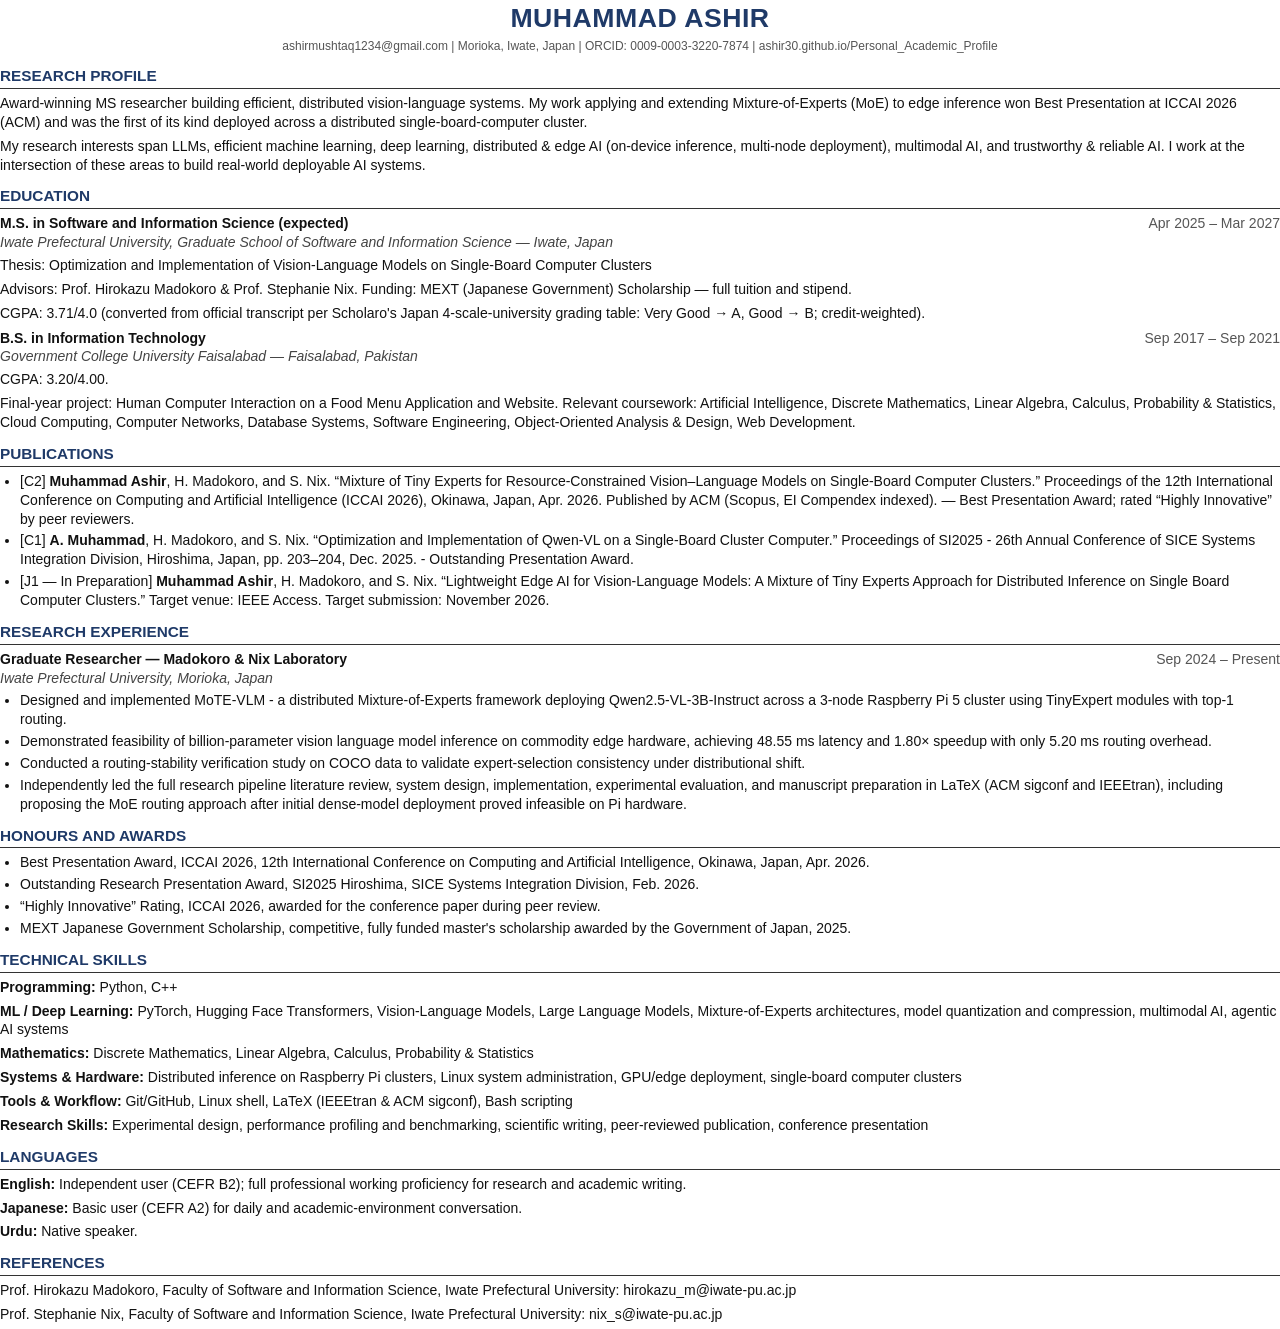
==== cv/cv.html @ dcfb42a7 "Correct profile facts from official documents; add CV and paper PDF - Fix bachelor's degree: B.S. IT" ====
<!DOCTYPE html>
<!-- Source for Muhammad_Ashir_CV.pdf (public web version: phone number omitted).
     Regenerate: msedge --headless --no-pdf-header-footer --print-to-pdf=Muhammad_Ashir_CV.pdf cv/cv.html -->
<html lang="en">
<head>
<meta charset="UTF-8">
<title>Muhammad Ashir — CV</title>
<style>
  @page { size: Letter; margin: 0.6in 0.65in; }
  * { box-sizing: border-box; }
  body { font-family: Calibri, Carlito, "Segoe UI", Arial, sans-serif; font-size: 10.5pt; line-height: 1.35; color: #111; margin: 0; }
  h1 { text-align: center; color: #1f3a68; font-size: 20pt; letter-spacing: 0.5px; margin: 0 0 2px; }
  .contact { text-align: center; color: #555; font-size: 9pt; margin-bottom: 10px; }
  .contact a { color: #555; text-decoration: none; }
  h2 { break-after: avoid; color: #1f3a68; font-size: 11.5pt; text-transform: uppercase; border-bottom: 1px solid #333; padding-bottom: 1px; margin: 12px 0 5px; }
  p { margin: 0 0 5px; }
  .row { display: flex; justify-content: space-between; gap: 12px; }
  .row b { font-weight: 700; }
  .date { color: #555; white-space: nowrap; }
  .inst { font-style: italic; color: #444; margin-bottom: 4px; }
  ul { margin: 2px 0 6px; padding-left: 20px; }
  li { margin-bottom: 3px; }
  section { break-inside: auto; }
  .entry { break-inside: avoid; margin-bottom: 6px; }
</style>
</head>
<body>
<h1>MUHAMMAD ASHIR</h1>
<div class="contact">
  ashirmushtaq1234@gmail.com | Morioka, Iwate, Japan | ORCID: 0009-0003-3220-7874 |
  <a href="https://ashir30.github.io/Personal_Academic_Profile/">ashir30.github.io/Personal_Academic_Profile</a>
</div>

<h2>Research Profile</h2>
<p>Award-winning MS researcher building efficient, distributed vision-language systems. My work applying and extending Mixture-of-Experts (MoE) to edge inference won Best Presentation at ICCAI 2026 (ACM) and was the first of its kind deployed across a distributed single-board-computer cluster.</p>
<p>My research interests span LLMs, efficient machine learning, deep learning, distributed &amp; edge AI (on-device inference, multi-node deployment), multimodal AI, and trustworthy &amp; reliable AI. I work at the intersection of these areas to build real-world deployable AI systems.</p>

<h2>Education</h2>
<div class="entry">
  <div class="row"><b>M.S. in Software and Information Science (expected)</b><span class="date">Apr 2025 – Mar 2027</span></div>
  <div class="inst">Iwate Prefectural University, Graduate School of Software and Information Science — Iwate, Japan</div>
  <p>Thesis: Optimization and Implementation of Vision-Language Models on Single-Board Computer Clusters</p>
  <p>Advisors: Prof. Hirokazu Madokoro &amp; Prof. Stephanie Nix. Funding: MEXT (Japanese Government) Scholarship — full tuition and stipend.</p>
  <p>CGPA: 3.71/4.0 (converted from official transcript per Scholaro's Japan 4-scale-university grading table: Very Good → A, Good → B; credit-weighted).</p>
</div>
<div class="entry">
  <div class="row"><b>B.S. in Information Technology</b><span class="date">Sep 2017 – Sep 2021</span></div>
  <div class="inst">Government College University Faisalabad — Faisalabad, Pakistan</div>
  <p>CGPA: 3.20/4.00.</p>
  <p>Final-year project: Human Computer Interaction on a Food Menu Application and Website. Relevant coursework: Artificial Intelligence, Discrete Mathematics, Linear Algebra, Calculus, Probability &amp; Statistics, Cloud Computing, Computer Networks, Database Systems, Software Engineering, Object-Oriented Analysis &amp; Design, Web Development.</p>
</div>

<h2>Publications</h2>
<ul>
  <li>[C2] <b>Muhammad Ashir</b>, H. Madokoro, and S. Nix. “Mixture of Tiny Experts for Resource-Constrained Vision–Language Models on Single-Board Computer Clusters.” Proceedings of the 12th International Conference on Computing and Artificial Intelligence (ICCAI 2026), Okinawa, Japan, Apr. 2026. Published by ACM (Scopus, EI Compendex indexed). — Best Presentation Award; rated “Highly Innovative” by peer reviewers.</li>
  <li>[C1] <b>A. Muhammad</b>, H. Madokoro, and S. Nix. “Optimization and Implementation of Qwen-VL on a Single-Board Cluster Computer.” Proceedings of SI2025 - 26th Annual Conference of SICE Systems Integration Division, Hiroshima, Japan, pp. 203–204, Dec. 2025. - Outstanding Presentation Award.</li>
  <li>[J1 — In Preparation] <b>Muhammad Ashir</b>, H. Madokoro, and S. Nix. “Lightweight Edge AI for Vision-Language Models: A Mixture of Tiny Experts Approach for Distributed Inference on Single Board Computer Clusters.” Target venue: IEEE Access. Target submission: November 2026.</li>
</ul>

<div class="entry">
  <h2>Research Experience</h2>
  <div class="row"><b>Graduate Researcher — Madokoro &amp; Nix Laboratory</b><span class="date">Sep 2024 – Present</span></div>
  <div class="inst">Iwate Prefectural University, Morioka, Japan</div>
  <ul>
    <li>Designed and implemented MoTE-VLM - a distributed Mixture-of-Experts framework deploying Qwen2.5-VL-3B-Instruct across a 3-node Raspberry Pi 5 cluster using TinyExpert modules with top-1 routing.</li>
    <li>Demonstrated feasibility of billion-parameter vision language model inference on commodity edge hardware, achieving 48.55 ms latency and 1.80× speedup with only 5.20 ms routing overhead.</li>
    <li>Conducted a routing-stability verification study on COCO data to validate expert-selection consistency under distributional shift.</li>
    <li>Independently led the full research pipeline literature review, system design, implementation, experimental evaluation, and manuscript preparation in LaTeX (ACM sigconf and IEEEtran), including proposing the MoE routing approach after initial dense-model deployment proved infeasible on Pi hardware.</li>
  </ul>
</div>

<h2>Honours and Awards</h2>
<ul>
  <li>Best Presentation Award, ICCAI 2026, 12th International Conference on Computing and Artificial Intelligence, Okinawa, Japan, Apr. 2026.</li>
  <li>Outstanding Research Presentation Award, SI2025 Hiroshima, SICE Systems Integration Division, Feb. 2026.</li>
  <li>“Highly Innovative” Rating, ICCAI 2026, awarded for the conference paper during peer review.</li>
  <li>MEXT Japanese Government Scholarship, competitive, fully funded master's scholarship awarded by the Government of Japan, 2025.</li>
</ul>

<h2>Technical Skills</h2>
<p><b>Programming:</b> Python, C++</p>
<p><b>ML / Deep Learning:</b> PyTorch, Hugging Face Transformers, Vision-Language Models, Large Language Models, Mixture-of-Experts architectures, model quantization and compression, multimodal AI, agentic AI systems</p>
<p><b>Mathematics:</b> Discrete Mathematics, Linear Algebra, Calculus, Probability &amp; Statistics</p>
<p><b>Systems &amp; Hardware:</b> Distributed inference on Raspberry Pi clusters, Linux system administration, GPU/edge deployment, single-board computer clusters</p>
<p><b>Tools &amp; Workflow:</b> Git/GitHub, Linux shell, LaTeX (IEEEtran &amp; ACM sigconf), Bash scripting</p>
<p><b>Research Skills:</b> Experimental design, performance profiling and benchmarking, scientific writing, peer-reviewed publication, conference presentation</p>

<h2>Languages</h2>
<p><b>English:</b> Independent user (CEFR B2); full professional working proficiency for research and academic writing.</p>
<p><b>Japanese:</b> Basic user (CEFR A2) for daily and academic-environment conversation.</p>
<p><b>Urdu:</b> Native speaker.</p>

<h2>References</h2>
<p>Prof. Hirokazu Madokoro, Faculty of Software and Information Science, Iwate Prefectural University: hirokazu_m@iwate-pu.ac.jp</p>
<p>Prof. Stephanie Nix, Faculty of Software and Information Science, Iwate Prefectural University: nix_s@iwate-pu.ac.jp</p>
</body>
</html>
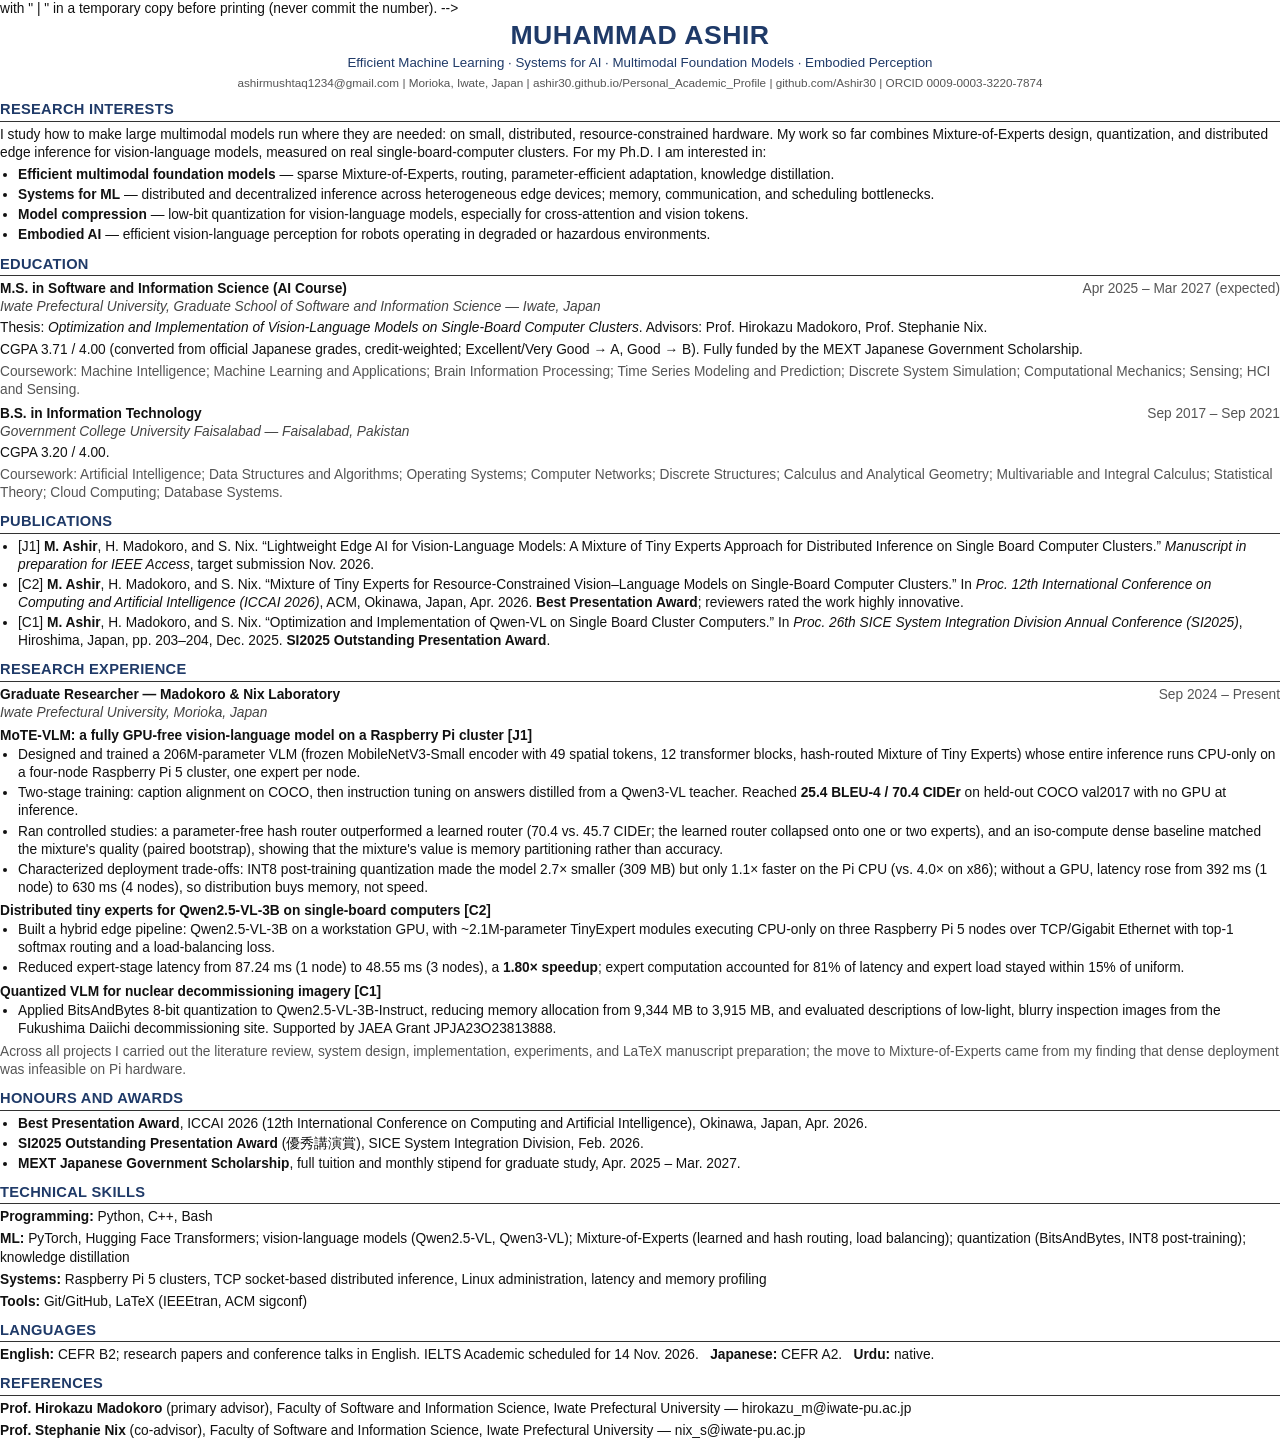
==== commit 14008e1e: "Rewrite CV for broad Ph.D. research fit - Add research-interests section matching the site's four re" ====
--- a/cv/cv.html
+++ b/cv/cv.html
@@ -1,97 +1,133 @@
 <!DOCTYPE html>
 <!-- Source for Muhammad_Ashir_CV.pdf (public web version: phone number omitted).
-     Regenerate: msedge --headless --no-pdf-header-footer --print-to-pdf=Muhammad_Ashir_CV.pdf cv/cv.html -->
+     Every claim here is traceable to the papers, transcripts, or certificates; keep it that way.
+     Regenerate: msedge --headless --no-pdf-header-footer --print-to-pdf=Muhammad_Ashir_CV.pdf cv/cv.html
+     Application copy: replace <!--PHONE--> with " | <phone>" in a temporary copy before printing (never commit the number). -->
 <html lang="en">
 <head>
 <meta charset="UTF-8">
 <title>Muhammad Ashir — CV</title>
 <style>
-  @page { size: Letter; margin: 0.6in 0.65in; }
+  @page { size: Letter; margin: 0.55in 0.6in; }
   * { box-sizing: border-box; }
-  body { font-family: Calibri, Carlito, "Segoe UI", Arial, sans-serif; font-size: 10.5pt; line-height: 1.35; color: #111; margin: 0; }
-  h1 { text-align: center; color: #1f3a68; font-size: 20pt; letter-spacing: 0.5px; margin: 0 0 2px; }
-  .contact { text-align: center; color: #555; font-size: 9pt; margin-bottom: 10px; }
-  .contact a { color: #555; text-decoration: none; }
-  h2 { break-after: avoid; color: #1f3a68; font-size: 11.5pt; text-transform: uppercase; border-bottom: 1px solid #333; padding-bottom: 1px; margin: 12px 0 5px; }
-  p { margin: 0 0 5px; }
+  body { font-family: Calibri, Carlito, "Segoe UI", Arial, sans-serif; font-size: 10.3pt; line-height: 1.32; color: #111; margin: 0; }
+  a { color: inherit; text-decoration: none; }
+  h1 { text-align: center; color: #1f3a68; font-size: 20pt; letter-spacing: 0.5px; margin: 0 0 1px; }
+  .tagline { text-align: center; color: #1f3a68; font-size: 10pt; margin-bottom: 3px; }
+  .contact { text-align: center; color: #555; font-size: 8.8pt; margin-bottom: 8px; }
+  h2 { break-after: avoid; color: #1f3a68; font-size: 11pt; text-transform: uppercase; letter-spacing: 0.3px; border-bottom: 1px solid #333; padding-bottom: 1px; margin: 10px 0 4px; }
+  p { margin: 0 0 4px; }
   .row { display: flex; justify-content: space-between; gap: 12px; }
-  .row b { font-weight: 700; }
   .date { color: #555; white-space: nowrap; }
-  .inst { font-style: italic; color: #444; margin-bottom: 4px; }
-  ul { margin: 2px 0 6px; padding-left: 20px; }
-  li { margin-bottom: 3px; }
-  section { break-inside: auto; }
-  .entry { break-inside: avoid; margin-bottom: 6px; }
+  .inst { font-style: italic; color: #444; margin-bottom: 3px; }
+  .proj { font-weight: 700; margin: 5px 0 1px; }
+  ul { margin: 1px 0 5px; padding-left: 18px; }
+  li { margin-bottom: 2px; break-inside: avoid; }
+  .proj { break-after: avoid; }
+  .entry { break-inside: avoid; margin-bottom: 5px; }
+  .muted { color: #555; }
+  .kv b { display: inline-block; min-width: 0; }
 </style>
 </head>
 <body>
 <h1>MUHAMMAD ASHIR</h1>
+<div class="tagline">Efficient Machine Learning &middot; Systems for AI &middot; Multimodal Foundation Models &middot; Embodied Perception</div>
 <div class="contact">
-  ashirmushtaq1234@gmail.com | Morioka, Iwate, Japan | ORCID: 0009-0003-3220-7874 |
-  <a href="https://ashir30.github.io/Personal_Academic_Profile/">ashir30.github.io/Personal_Academic_Profile</a>
+  ashirmushtaq1234@gmail.com<!--PHONE--> | Morioka, Iwate, Japan |
+  <a href="https://ashir30.github.io/Personal_Academic_Profile/">ashir30.github.io/Personal_Academic_Profile</a> |
+  <a href="https://github.com/Ashir30">github.com/Ashir30</a> | ORCID 0009-0003-3220-7874
 </div>
 
-<h2>Research Profile</h2>
-<p>Award-winning MS researcher building efficient, distributed vision-language systems. My work applying and extending Mixture-of-Experts (MoE) to edge inference won Best Presentation at ICCAI 2026 (ACM) and was the first of its kind deployed across a distributed single-board-computer cluster.</p>
-<p>My research interests span LLMs, efficient machine learning, deep learning, distributed &amp; edge AI (on-device inference, multi-node deployment), multimodal AI, and trustworthy &amp; reliable AI. I work at the intersection of these areas to build real-world deployable AI systems.</p>
+<div class="entry">
+<h2>Research Interests</h2>
+<p>I study how to make large multimodal models run where they are needed: on small, distributed, resource-constrained hardware. My work so far combines Mixture-of-Experts design, quantization, and distributed edge inference for vision-language models, measured on real single-board-computer clusters. For my Ph.D. I am interested in:</p>
+<ul>
+  <li><b>Efficient multimodal foundation models</b> &mdash; sparse Mixture-of-Experts, routing, parameter-efficient adaptation, knowledge distillation.</li>
+  <li><b>Systems for ML</b> &mdash; distributed and decentralized inference across heterogeneous edge devices; memory, communication, and scheduling bottlenecks.</li>
+  <li><b>Model compression</b> &mdash; low-bit quantization for vision-language models, especially for cross-attention and vision tokens.</li>
+  <li><b>Embodied AI</b> &mdash; efficient vision-language perception for robots operating in degraded or hazardous environments.</li>
+</ul>
+</div>
 
 <h2>Education</h2>
 <div class="entry">
-  <div class="row"><b>M.S. in Software and Information Science (expected)</b><span class="date">Apr 2025 – Mar 2027</span></div>
+  <div class="row"><b>M.S. in Software and Information Science (AI Course)</b><span class="date">Apr 2025 – Mar 2027 (expected)</span></div>
   <div class="inst">Iwate Prefectural University, Graduate School of Software and Information Science — Iwate, Japan</div>
-  <p>Thesis: Optimization and Implementation of Vision-Language Models on Single-Board Computer Clusters</p>
-  <p>Advisors: Prof. Hirokazu Madokoro &amp; Prof. Stephanie Nix. Funding: MEXT (Japanese Government) Scholarship — full tuition and stipend.</p>
-  <p>CGPA: 3.71/4.0 (converted from official transcript per Scholaro's Japan 4-scale-university grading table: Very Good → A, Good → B; credit-weighted).</p>
+  <p>Thesis: <i>Optimization and Implementation of Vision-Language Models on Single-Board Computer Clusters</i>. Advisors: Prof. Hirokazu Madokoro, Prof. Stephanie Nix.</p>
+  <p>CGPA 3.71 / 4.00 (converted from official Japanese grades, credit-weighted; Excellent/Very Good &rarr; A, Good &rarr; B). Fully funded by the MEXT Japanese Government Scholarship.</p>
+  <p class="muted">Coursework: Machine Intelligence; Machine Learning and Applications; Brain Information Processing; Time Series Modeling and Prediction; Discrete System Simulation; Computational Mechanics; Sensing; HCI and Sensing.</p>
 </div>
 <div class="entry">
   <div class="row"><b>B.S. in Information Technology</b><span class="date">Sep 2017 – Sep 2021</span></div>
   <div class="inst">Government College University Faisalabad — Faisalabad, Pakistan</div>
-  <p>CGPA: 3.20/4.00.</p>
-  <p>Final-year project: Human Computer Interaction on a Food Menu Application and Website. Relevant coursework: Artificial Intelligence, Discrete Mathematics, Linear Algebra, Calculus, Probability &amp; Statistics, Cloud Computing, Computer Networks, Database Systems, Software Engineering, Object-Oriented Analysis &amp; Design, Web Development.</p>
+  <p>CGPA 3.20 / 4.00.</p>
+  <p class="muted">Coursework: Artificial Intelligence; Data Structures and Algorithms; Operating Systems; Computer Networks; Discrete Structures; Calculus and Analytical Geometry; Multivariable and Integral Calculus; Statistical Theory; Cloud Computing; Database Systems.</p>
 </div>
 
 <h2>Publications</h2>
 <ul>
-  <li>[C2] <b>Muhammad Ashir</b>, H. Madokoro, and S. Nix. “Mixture of Tiny Experts for Resource-Constrained Vision–Language Models on Single-Board Computer Clusters.” Proceedings of the 12th International Conference on Computing and Artificial Intelligence (ICCAI 2026), Okinawa, Japan, Apr. 2026. Published by ACM (Scopus, EI Compendex indexed). — Best Presentation Award; rated “Highly Innovative” by peer reviewers.</li>
-  <li>[C1] <b>A. Muhammad</b>, H. Madokoro, and S. Nix. “Optimization and Implementation of Qwen-VL on a Single-Board Cluster Computer.” Proceedings of SI2025 - 26th Annual Conference of SICE Systems Integration Division, Hiroshima, Japan, pp. 203–204, Dec. 2025. - Outstanding Presentation Award.</li>
-  <li>[J1 — In Preparation] <b>Muhammad Ashir</b>, H. Madokoro, and S. Nix. “Lightweight Edge AI for Vision-Language Models: A Mixture of Tiny Experts Approach for Distributed Inference on Single Board Computer Clusters.” Target venue: IEEE Access. Target submission: November 2026.</li>
+  <li>[J1] <b>M. Ashir</b>, H. Madokoro, and S. Nix. “Lightweight Edge AI for Vision-Language Models: A Mixture of Tiny Experts Approach for Distributed Inference on Single Board Computer Clusters.” <i>Manuscript in preparation for IEEE Access</i>, target submission Nov. 2026.</li>
+  <li>[C2] <b>M. Ashir</b>, H. Madokoro, and S. Nix. “Mixture of Tiny Experts for Resource-Constrained Vision–Language Models on Single-Board Computer Clusters.” In <i>Proc. 12th International Conference on Computing and Artificial Intelligence (ICCAI 2026)</i>, ACM, Okinawa, Japan, Apr. 2026. <b>Best Presentation Award</b>; reviewers rated the work highly innovative.</li>
+  <li>[C1] <b>M. Ashir</b>, H. Madokoro, and S. Nix. “Optimization and Implementation of Qwen-VL on Single Board Cluster Computers.” In <i>Proc. 26th SICE System Integration Division Annual Conference (SI2025)</i>, Hiroshima, Japan, pp. 203–204, Dec. 2025. <b>SI2025 Outstanding Presentation Award</b>.</li>
 </ul>
 
-<div class="entry">
-  <h2>Research Experience</h2>
-  <div class="row"><b>Graduate Researcher — Madokoro &amp; Nix Laboratory</b><span class="date">Sep 2024 – Present</span></div>
-  <div class="inst">Iwate Prefectural University, Morioka, Japan</div>
-  <ul>
-    <li>Designed and implemented MoTE-VLM - a distributed Mixture-of-Experts framework deploying Qwen2.5-VL-3B-Instruct across a 3-node Raspberry Pi 5 cluster using TinyExpert modules with top-1 routing.</li>
-    <li>Demonstrated feasibility of billion-parameter vision language model inference on commodity edge hardware, achieving 48.55 ms latency and 1.80× speedup with only 5.20 ms routing overhead.</li>
-    <li>Conducted a routing-stability verification study on COCO data to validate expert-selection consistency under distributional shift.</li>
-    <li>Independently led the full research pipeline literature review, system design, implementation, experimental evaluation, and manuscript preparation in LaTeX (ACM sigconf and IEEEtran), including proposing the MoE routing approach after initial dense-model deployment proved infeasible on Pi hardware.</li>
-  </ul>
+<h2>Research Experience</h2>
+<div class="row"><b>Graduate Researcher — Madokoro &amp; Nix Laboratory</b><span class="date">Sep 2024 – Present</span></div>
+<div class="inst">Iwate Prefectural University, Morioka, Japan</div>
+
+<div class="project">
+<div class="proj">MoTE-VLM: a fully GPU-free vision-language model on a Raspberry Pi cluster [J1]</div>
+<ul>
+  <li>Designed and trained a 206M-parameter VLM (frozen MobileNetV3-Small encoder with 49 spatial tokens, 12 transformer blocks, hash-routed Mixture of Tiny Experts) whose entire inference runs CPU-only on a four-node Raspberry Pi 5 cluster, one expert per node.</li>
+  <li>Two-stage training: caption alignment on COCO, then instruction tuning on answers distilled from a Qwen3-VL teacher. Reached <b>25.4 BLEU-4 / 70.4 CIDEr</b> on held-out COCO val2017 with no GPU at inference.</li>
+  <li>Ran controlled studies: a parameter-free hash router outperformed a learned router (70.4 vs. 45.7 CIDEr; the learned router collapsed onto one or two experts), and an iso-compute dense baseline matched the mixture's quality (paired bootstrap), showing that the mixture's value is memory partitioning rather than accuracy.</li>
+  <li>Characterized deployment trade-offs: INT8 post-training quantization made the model 2.7&times; smaller (309 MB) but only 1.1&times; faster on the Pi CPU (vs. 4.0&times; on x86); without a GPU, latency rose from 392 ms (1 node) to 630 ms (4 nodes), so distribution buys memory, not speed.</li>
+</ul>
 </div>
 
+<div class="project">
+<div class="proj">Distributed tiny experts for Qwen2.5-VL-3B on single-board computers [C2]</div>
+<ul>
+  <li>Built a hybrid edge pipeline: Qwen2.5-VL-3B on a workstation GPU, with ~2.1M-parameter TinyExpert modules executing CPU-only on three Raspberry Pi 5 nodes over TCP/Gigabit Ethernet with top-1 softmax routing and a load-balancing loss.</li>
+  <li>Reduced expert-stage latency from 87.24 ms (1 node) to 48.55 ms (3 nodes), a <b>1.80&times; speedup</b>; expert computation accounted for 81% of latency and expert load stayed within 15% of uniform.</li>
+</ul>
+</div>
+
+<div class="project">
+<div class="proj">Quantized VLM for nuclear decommissioning imagery [C1]</div>
+<ul>
+  <li>Applied BitsAndBytes 8-bit quantization to Qwen2.5-VL-3B-Instruct, reducing memory allocation from 9,344 MB to 3,915 MB, and evaluated descriptions of low-light, blurry inspection images from the Fukushima Daiichi decommissioning site. Supported by JAEA Grant JPJA23O23813888.</li>
+</ul>
+</div>
+<p class="muted">Across all projects I carried out the literature review, system design, implementation, experiments, and LaTeX manuscript preparation; the move to Mixture-of-Experts came from my finding that dense deployment was infeasible on Pi hardware.</p>
+
+<div class="entry">
 <h2>Honours and Awards</h2>
 <ul>
-  <li>Best Presentation Award, ICCAI 2026, 12th International Conference on Computing and Artificial Intelligence, Okinawa, Japan, Apr. 2026.</li>
-  <li>Outstanding Research Presentation Award, SI2025 Hiroshima, SICE Systems Integration Division, Feb. 2026.</li>
-  <li>“Highly Innovative” Rating, ICCAI 2026, awarded for the conference paper during peer review.</li>
-  <li>MEXT Japanese Government Scholarship, competitive, fully funded master's scholarship awarded by the Government of Japan, 2025.</li>
+  <li><b>Best Presentation Award</b>, ICCAI 2026 (12th International Conference on Computing and Artificial Intelligence), Okinawa, Japan, Apr. 2026.</li>
+  <li><b>SI2025 Outstanding Presentation Award</b> (優秀講演賞), SICE System Integration Division, Feb. 2026.</li>
+  <li><b>MEXT Japanese Government Scholarship</b>, full tuition and monthly stipend for graduate study, Apr. 2025 – Mar. 2027.</li>
 </ul>
+</div>
 
+
+<div class="entry">
 <h2>Technical Skills</h2>
-<p><b>Programming:</b> Python, C++</p>
-<p><b>ML / Deep Learning:</b> PyTorch, Hugging Face Transformers, Vision-Language Models, Large Language Models, Mixture-of-Experts architectures, model quantization and compression, multimodal AI, agentic AI systems</p>
-<p><b>Mathematics:</b> Discrete Mathematics, Linear Algebra, Calculus, Probability &amp; Statistics</p>
-<p><b>Systems &amp; Hardware:</b> Distributed inference on Raspberry Pi clusters, Linux system administration, GPU/edge deployment, single-board computer clusters</p>
-<p><b>Tools &amp; Workflow:</b> Git/GitHub, Linux shell, LaTeX (IEEEtran &amp; ACM sigconf), Bash scripting</p>
-<p><b>Research Skills:</b> Experimental design, performance profiling and benchmarking, scientific writing, peer-reviewed publication, conference presentation</p>
+<p class="kv"><b>Programming:</b> Python, C++, Bash</p>
+<p class="kv"><b>ML:</b> PyTorch, Hugging Face Transformers; vision-language models (Qwen2.5-VL, Qwen3-VL); Mixture-of-Experts (learned and hash routing, load balancing); quantization (BitsAndBytes, INT8 post-training); knowledge distillation</p>
+<p class="kv"><b>Systems:</b> Raspberry Pi 5 clusters, TCP socket-based distributed inference, Linux administration, latency and memory profiling</p>
+<p class="kv"><b>Tools:</b> Git/GitHub, LaTeX (IEEEtran, ACM sigconf)</p>
+</div>
 
+<div class="entry">
 <h2>Languages</h2>
-<p><b>English:</b> Independent user (CEFR B2); full professional working proficiency for research and academic writing.</p>
-<p><b>Japanese:</b> Basic user (CEFR A2) for daily and academic-environment conversation.</p>
-<p><b>Urdu:</b> Native speaker.</p>
+<p><b>English:</b> CEFR B2; research papers and conference talks in English. IELTS Academic scheduled for 14 Nov. 2026. &nbsp; <b>Japanese:</b> CEFR A2. &nbsp; <b>Urdu:</b> native.</p>
+</div>
 
+<div class="entry">
 <h2>References</h2>
-<p>Prof. Hirokazu Madokoro, Faculty of Software and Information Science, Iwate Prefectural University: hirokazu_m@iwate-pu.ac.jp</p>
-<p>Prof. Stephanie Nix, Faculty of Software and Information Science, Iwate Prefectural University: nix_s@iwate-pu.ac.jp</p>
+<p><b>Prof. Hirokazu Madokoro</b> (primary advisor), Faculty of Software and Information Science, Iwate Prefectural University — hirokazu_m@iwate-pu.ac.jp</p>
+<p><b>Prof. Stephanie Nix</b> (co-advisor), Faculty of Software and Information Science, Iwate Prefectural University — nix_s@iwate-pu.ac.jp</p>
+</div>
 </body>
 </html>
